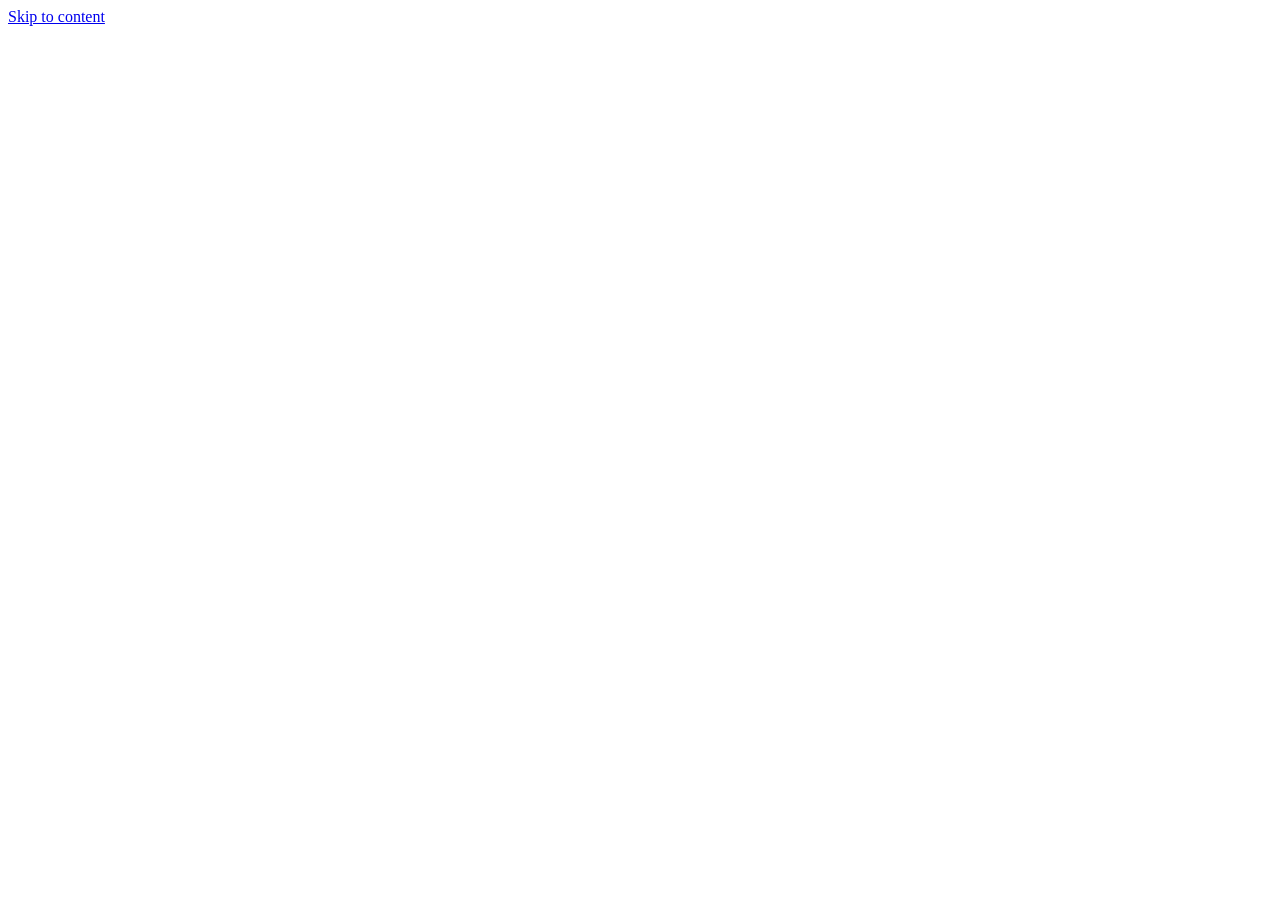
==== prototype/index.html @ f402460b "docs: create Quantara POS source-of-truth repo Master plan, requirements (111, from xlsx v1), decisi" ====
<!doctype html>
<html lang="en" dir="ltr">
<head>
  <meta charset="utf-8">
  <meta name="viewport" content="width=device-width, initial-scale=1">
  <title>Quantara · Control panel</title>
  <link rel="preconnect" href="https://fonts.googleapis.com">
  <link rel="preconnect" href="https://fonts.gstatic.com" crossorigin>
  <link rel="stylesheet" href="https://fonts.googleapis.com/css2?family=IBM+Plex+Sans:wght@400;500;600;700&family=IBM+Plex+Sans+Arabic:wght@400;500;600;700&family=IBM+Plex+Mono:wght@400;500&display=swap">
  <link rel="stylesheet" href="css/panel.css">
  <!-- Apply the saved language before first paint so the page never flips direction on load -->
  <script>try{var l=localStorage.getItem("quantara.lang");if(l==="ar"){document.documentElement.lang="ar";document.documentElement.dir="rtl";}}catch(e){}</script>
</head>
<body>
  <a class="skip-link" href="#main">Skip to content</a>
  <div id="app"></div>
  <div id="toast" class="toast-region" role="status" aria-live="polite"></div>

  <!-- Plain scripts, in dependency order. No modules, no build: opens from the file system. -->
  <script src="js/data.js"></script>
  <script src="js/i18n.js"></script>
  <script src="js/store.js"></script>
  <script src="js/ui.js"></script>
  <script src="js/shell.js"></script>
  <script src="js/pages.js"></script>
  <script src="js/pages-hq.js"></script>
  <script src="js/app.js"></script>
</body>
</html>
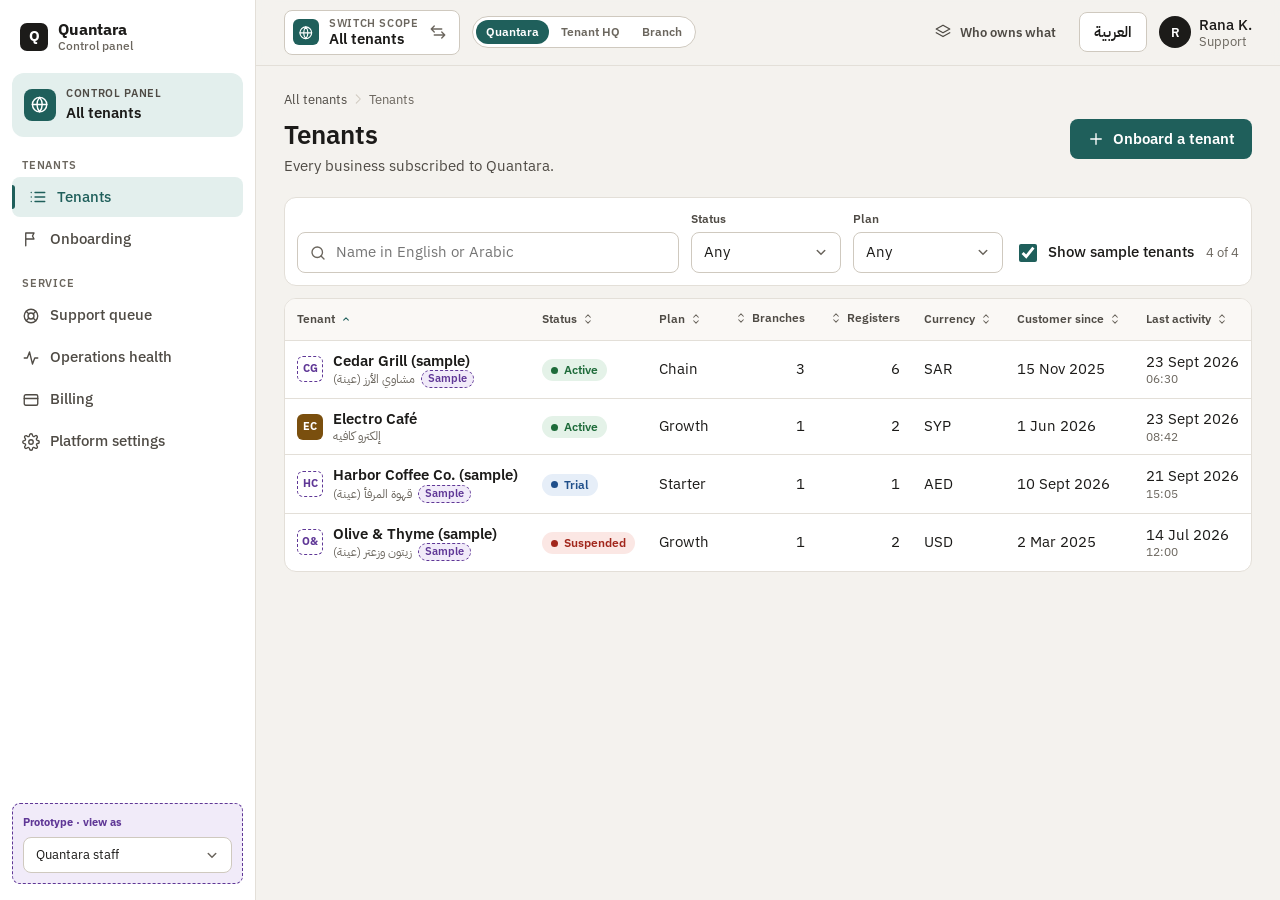
==== commit ce024828: "Prototype complete, Sprint 2 plan, module readiness, PO agent v2" ====
--- a/prototype/index.html
+++ b/prototype/index.html
@@ -8,6 +8,7 @@
   <link rel="preconnect" href="https://fonts.gstatic.com" crossorigin>
   <link rel="stylesheet" href="https://fonts.googleapis.com/css2?family=IBM+Plex+Sans:wght@400;500;600;700&family=IBM+Plex+Sans+Arabic:wght@400;500;600;700&family=IBM+Plex+Mono:wght@400;500&display=swap">
   <link rel="stylesheet" href="css/panel.css">
+  <link rel="stylesheet" href="css/ops.css">
   <!-- Apply the saved language before first paint so the page never flips direction on load -->
   <script>try{var l=localStorage.getItem("quantara.lang");if(l==="ar"){document.documentElement.lang="ar";document.documentElement.dir="rtl";}}catch(e){}</script>
 </head>
@@ -18,12 +19,19 @@
 
   <!-- Plain scripts, in dependency order. No modules, no build: opens from the file system. -->
   <script src="js/data.js"></script>
+  <script src="js/data-ops.js"></script>
+  <script src="js/data-billing.js"></script>
   <script src="js/i18n.js"></script>
+  <script src="js/i18n-ops.js"></script>
+  <script src="js/i18n-quantara.js"></script>
   <script src="js/store.js"></script>
   <script src="js/ui.js"></script>
   <script src="js/shell.js"></script>
   <script src="js/pages.js"></script>
   <script src="js/pages-hq.js"></script>
+  <script src="js/pages-ops.js"></script>
+  <script src="js/pages-ops2.js"></script>
+  <script src="js/pages-quantara.js"></script>
   <script src="js/app.js"></script>
 </body>
 </html>
--- a/prototype/css/panel.css
+++ b/prototype/css/panel.css
@@ -0,0 +1,526 @@
+/* Quantara control panel — one stylesheet.
+ * Direction-safe by construction: only logical properties (inline-start/end,
+ * block-start/end). Nothing says left or right, so dir="rtl" mirrors everything.
+ */
+
+/* ---------- Tokens ---------- */
+:root {
+  --bg: #f4f2ee;
+  --surface: #ffffff;
+  --surface-2: #faf8f5;
+  --line: #e3dfd8;
+  --line-strong: #cfc9bf;
+  --ink: #1c1b19;
+  --ink-2: #4f4b45;
+  --ink-3: #6b665e;
+
+  --accent: #1f5f5b;          /* all-tenants scope + primary actions */
+  --accent-hover: #174a47;
+  --accent-soft: #e3efed;
+
+  --quantara: #1f5f5b;        /* Quantara's layer — fixed, so owner tags keep it on every layer */
+  --quantara-soft: #e3efed;
+  --quantara-line: #a9cdc8;
+
+  --hq: #2c4a82;              /* tenant HQ layer (the café's head office) */
+  --hq-hover: #213a68;
+  --hq-soft: #e9eef8;
+  --hq-line: #b8c6e2;
+
+  --branch: #7d2e5a;          /* branch layer */
+  --branch-hover: #622145;
+  --branch-soft: #f7eaf1;
+  --branch-line: #dcb2c8;
+
+  --tenant: #7a4f0e;          /* one-tenant scope — never used for anything else */
+  --tenant-soft: #fbf1de;
+  --tenant-line: #e6c283;
+
+  --pos: #1e6b3a;  --pos-bg: #e4f2e8;
+  --info: #1f4f8a; --info-bg: #e6eef8;
+  --warn: #7a4f0e; --warn-bg: #fbf1de;
+  --crit: #a1261b; --crit-bg: #fbe7e4;
+  --neu: #4f4b45;  --neu-bg: #eeebe6;
+  --sample: #5f3796; --sample-bg: #f1ebf9;
+
+  --radius: 8px;
+  --radius-lg: 12px;
+  --shadow: 0 1px 2px rgba(28, 27, 25, .06), 0 2px 8px rgba(28, 27, 25, .04);
+  --shadow-lg: 0 12px 40px rgba(28, 27, 25, .18);
+
+  --font: "IBM Plex Sans", "IBM Plex Sans Arabic", system-ui, -apple-system, "Segoe UI", sans-serif;
+  --font-ar: "IBM Plex Sans Arabic", "IBM Plex Sans", system-ui, "Segoe UI", Tahoma, sans-serif;
+  --mono: "IBM Plex Mono", ui-monospace, SFMono-Regular, Menlo, monospace;
+
+  --sidebar-w: 256px;
+}
+
+/* ---------- Base ---------- */
+*, *::before, *::after { box-sizing: border-box; }
+html { font-size: 15px; -webkit-text-size-adjust: 100%; }
+body { margin: 0; background: var(--bg); color: var(--ink); font-family: var(--font); line-height: 1.5; }
+:lang(ar) { font-family: var(--font-ar); }
+html[lang="ar"] body { line-height: 1.65; }
+[lang="en"] { font-family: var(--font); }
+h1, h2, h3, p { margin: 0; }
+a { color: var(--accent); }
+a:hover { color: var(--accent-hover); }
+code { font-family: var(--mono); font-size: .9em; background: var(--neu-bg); padding: 1px 6px; border-radius: 4px; }
+button, input, select { font: inherit; color: inherit; }
+:focus-visible { outline: 2px solid var(--accent); outline-offset: 2px; }
+[hidden] { display: none !important; }
+.sr-only { position: absolute; width: 1px; height: 1px; padding: 0; margin: -1px; overflow: hidden; clip: rect(0 0 0 0); white-space: nowrap; border: 0; }
+.muted { color: var(--ink-3); }
+.stack { display: flex; flex-direction: column; gap: 16px; margin-block-end: 16px; }
+.grid-2 { display: grid; grid-template-columns: repeat(2, minmax(0, 1fr)); gap: 16px; }
+.skip-link { position: absolute; inset-inline-start: 8px; inset-block-start: -40px; background: var(--ink); color: #fff; padding: 8px 12px; border-radius: var(--radius); z-index: 100; }
+.skip-link:focus { inset-block-start: 8px; }
+
+/* ---------- Icons ---------- */
+.icon { display: inline-flex; width: 18px; height: 18px; flex: none; }
+.icon svg { width: 100%; height: 100%; }
+[dir="rtl"] .icon--dir { transform: scaleX(-1); }
+
+/* ---------- Shell ---------- */
+.shell { display: grid; grid-template-columns: var(--sidebar-w) minmax(0, 1fr); min-height: 100vh; }
+.shell__main { display: flex; flex-direction: column; min-width: 0; }
+
+.sidebar {
+  position: sticky; inset-block-start: 0; height: 100vh; overflow-y: auto;
+  background: var(--surface); border-inline-end: 1px solid var(--line);
+  display: flex; flex-direction: column; gap: 8px; padding: 16px 12px;
+}
+.brand { display: flex; align-items: center; gap: 10px; padding: 4px 8px 12px; }
+.brand__mark { width: 28px; height: 28px; border-radius: 7px; background: var(--ink); color: #fff; display: grid; place-items: center; font-weight: 700; font-family: var(--font); }
+.brand__name { font-weight: 700; font-size: 1.07rem; letter-spacing: -.01em; }
+
+.side-scope { border-radius: var(--radius-lg); padding: 12px; display: flex; flex-direction: column; gap: 10px; }
+.side-scope--all { background: var(--accent-soft); }
+.side-scope--tenant { background: var(--tenant-soft); border: 1px solid var(--tenant-line); }
+.side-scope__id { display: flex; align-items: center; gap: 10px; min-width: 0; }
+.side-scope__text { display: flex; flex-direction: column; min-width: 0; }
+.side-scope__kicker { font-size: .75rem; font-weight: 600; text-transform: uppercase; letter-spacing: .06em; color: var(--ink-2); }
+:lang(ar) .side-scope__kicker, :lang(ar) .scope-bar__kicker, :lang(ar) .scope-switch__kicker, :lang(ar) .side-nav__label, :lang(ar) .flow__kicker { text-transform: none; letter-spacing: 0; }
+.side-scope--tenant .side-scope__kicker { color: var(--tenant); }
+.side-scope__name { font-weight: 600; overflow: hidden; text-overflow: ellipsis; white-space: nowrap; }
+.side-scope__back { display: inline-flex; align-items: center; gap: 6px; font-size: .87rem; font-weight: 500; color: var(--tenant); text-decoration: none; min-height: 32px; }
+.side-scope__back:hover { color: var(--ink); text-decoration: underline; }
+
+.side-nav { display: flex; flex-direction: column; gap: 12px; margin-block-start: 8px; }
+.side-nav ul { list-style: none; margin: 0; padding: 0; display: flex; flex-direction: column; gap: 2px; }
+.side-nav__label { font-size: .73rem; font-weight: 600; text-transform: uppercase; letter-spacing: .07em; color: var(--ink-3); padding: 4px 10px; }
+.side-nav__item {
+  display: flex; align-items: center; gap: 10px; min-height: 40px; padding: 8px 10px;
+  border-radius: var(--radius); color: var(--ink-2); text-decoration: none; font-weight: 500;
+}
+.side-nav__item:hover { background: var(--surface-2); color: var(--ink); }
+.side-nav__item.is-current { background: var(--accent-soft); color: var(--accent); }
+.shell[data-scope="tenant"] .side-nav__item.is-current { background: var(--tenant-soft); color: var(--tenant); }
+.side-nav__item.is-current::before { content: ""; width: 3px; align-self: stretch; margin-inline-start: -10px; margin-inline-end: 4px; border-radius: 0 3px 3px 0; background: currentColor; }
+[dir="rtl"] .side-nav__item.is-current::before { border-radius: 3px 0 0 3px; }
+
+/* Avatars */
+.avatar { width: 32px; height: 32px; border-radius: 8px; flex: none; display: grid; place-items: center; font-weight: 700; font-size: .8rem; font-family: var(--font); background: var(--tenant); color: #fff; }
+.avatar--sm { width: 26px; height: 26px; font-size: .7rem; border-radius: 6px; }
+.avatar--lg { width: 56px; height: 56px; font-size: 1.2rem; border-radius: 12px; }
+.avatar--all { background: var(--accent); }
+.avatar--all .icon { width: 60%; height: 60%; }
+.avatar--sample { background: var(--surface); color: var(--sample); border: 1.5px dashed var(--sample); }
+
+/* Top bar */
+.topbar {
+  position: sticky; inset-block-start: 0; z-index: 10; display: flex; align-items: center; gap: 12px;
+  padding: 10px 28px; background: rgba(244, 242, 238, .92); backdrop-filter: blur(8px); border-block-end: 1px solid var(--line);
+}
+.topbar__spacer { flex: 1; }
+.topbar { flex-wrap: wrap; }
+.scope-switch {
+  display: inline-flex; align-items: center; gap: 10px; min-height: 44px; padding: 6px 12px 6px 8px; padding-inline: 8px 12px;
+  background: var(--surface); border: 1px solid var(--line-strong); border-radius: var(--radius); cursor: pointer; text-align: start;
+}
+.scope-switch:hover { border-color: var(--ink-3); }
+.scope-switch__text { display: flex; flex-direction: column; line-height: 1.2; }
+.scope-switch__kicker { font-size: .7rem; color: var(--ink-3); font-weight: 600; text-transform: uppercase; letter-spacing: .06em; }
+.scope-switch__name { font-weight: 600; }
+.scope-switch__icon { color: var(--ink-3); }
+.shell[data-scope="tenant"] .scope-switch { border-color: var(--tenant-line); background: var(--tenant-soft); }
+.shell[data-scope="tenant"] .scope-switch__kicker { color: var(--tenant); }
+.lang-toggle { min-height: 40px; padding: 0 14px; border-radius: var(--radius); border: 1px solid var(--line-strong); background: var(--surface); cursor: pointer; font-weight: 600; }
+.lang-toggle:lang(ar) { font-family: var(--font-ar); }
+.lang-toggle:hover { border-color: var(--ink-3); }
+.me { display: inline-flex; align-items: center; gap: 8px; }
+.me__avatar { width: 32px; height: 32px; border-radius: 50%; background: var(--ink); color: #fff; display: grid; place-items: center; font-weight: 600; font-size: .85rem; }
+.me__text { display: flex; flex-direction: column; line-height: 1.2; font-weight: 500; }
+.me__text small { color: var(--ink-3); font-weight: 400; }
+
+/* Scope bar — the unmistakable "you are inside one tenant" band */
+.scope-bar {
+  display: flex; align-items: center; flex-wrap: wrap; gap: 10px; padding: 10px 28px;
+  background: var(--tenant-soft); border-block-end: 1px solid var(--tenant-line);
+}
+.scope-bar__kicker { font-size: .72rem; font-weight: 700; text-transform: uppercase; letter-spacing: .08em; color: var(--tenant); }
+.scope-bar__name { font-weight: 600; }
+.scope-bar__other { color: var(--ink-2); }
+.scope-bar__spacer { flex: 1; }
+.scope-bar__exit { display: inline-flex; align-items: center; gap: 6px; min-height: 36px; padding: 0 12px; border-radius: var(--radius); color: var(--tenant); font-weight: 600; text-decoration: none; border: 1px solid var(--tenant-line); background: var(--surface); }
+.scope-bar__exit:hover { color: var(--ink); border-color: var(--tenant); }
+
+/* Page area */
+.page { padding: 24px 28px 96px; max-width: 1320px; width: 100%; outline: none; }
+
+/* ---------- Page header ---------- */
+.page-header { margin-block-end: 20px; }
+.crumbs ol { list-style: none; margin: 0 0 10px; padding: 0; display: flex; flex-wrap: wrap; align-items: center; gap: 4px; font-size: .87rem; color: var(--ink-3); }
+.crumbs li { display: inline-flex; align-items: center; gap: 4px; }
+.crumbs a { color: var(--ink-2); text-decoration: none; }
+.crumbs a:hover { text-decoration: underline; color: var(--ink); }
+.crumbs__sep { width: 14px; height: 14px; color: var(--line-strong); }
+.page-header__row { display: flex; align-items: flex-start; gap: 16px; flex-wrap: wrap; }
+.page-header__text { flex: 1; min-width: 240px; }
+.page-header__title-row { display: flex; align-items: center; gap: 10px; flex-wrap: wrap; }
+.page-header__title { font-size: 1.75rem; line-height: 1.2; font-weight: 600; letter-spacing: -.015em; }
+.page-header__subtitle { color: var(--ink-2); margin-block-start: 4px; }
+.page-header__actions { display: flex; gap: 8px; flex-wrap: wrap; }
+
+/* ---------- Buttons ---------- */
+.btn {
+  display: inline-flex; align-items: center; justify-content: center; gap: 8px; min-height: 40px; padding: 0 16px;
+  border-radius: var(--radius); border: 1px solid transparent; font-weight: 600; cursor: pointer; text-decoration: none; white-space: nowrap;
+}
+.btn--sm { min-height: 32px; padding: 0 10px; font-size: .87rem; }
+.btn--icon { padding: 0; width: 40px; }
+.btn--primary { background: var(--accent); color: #fff; }
+.btn--primary:hover { background: var(--accent-hover); color: #fff; }
+.btn--secondary { background: var(--surface); border-color: var(--line-strong); color: var(--ink); }
+.btn--secondary:hover { border-color: var(--ink-3); color: var(--ink); }
+.btn--ghost { background: transparent; color: var(--ink-2); }
+.btn--ghost:hover { background: var(--neu-bg); color: var(--ink); }
+.btn--danger { background: var(--crit); color: #fff; }
+.btn--danger:hover { background: #82190f; color: #fff; }
+.btn--danger-quiet { background: var(--surface); color: var(--crit); border-color: #e7b9b3; }
+.btn--danger-quiet:hover { background: var(--crit-bg); color: var(--crit); }
+.btn:disabled { opacity: .5; cursor: not-allowed; }
+
+/* ---------- Badges ---------- */
+.badge { display: inline-flex; align-items: center; gap: 6px; padding: 2px 9px; border-radius: 999px; font-size: .8rem; font-weight: 600; white-space: nowrap; line-height: 1.5; }
+.badge--dot::before { content: ""; width: 7px; height: 7px; border-radius: 50%; background: currentColor; }
+.badge--positive { color: var(--pos); background: var(--pos-bg); }
+.badge--info { color: var(--info); background: var(--info-bg); }
+.badge--warning { color: var(--warn); background: var(--warn-bg); }
+.badge--critical { color: var(--crit); background: var(--crit-bg); }
+.badge--neutral { color: var(--neu); background: var(--neu-bg); }
+.badge--sample { color: var(--sample); background: var(--sample-bg); border: 1px dashed var(--sample); padding-block: 1px; }
+
+/* ---------- Banner ---------- */
+.banner { display: flex; align-items: flex-start; gap: 12px; padding: 12px 16px; border-radius: var(--radius); border: 1px solid; }
+.banner__icon { margin-block-start: 2px; }
+.banner__text { flex: 1; display: flex; flex-direction: column; gap: 2px; }
+.banner__actions { display: flex; gap: 8px; }
+.banner--info { color: var(--info); background: var(--info-bg); border-color: #c5d6ee; }
+.banner--warning { color: var(--warn); background: var(--warn-bg); border-color: var(--tenant-line); }
+.banner--critical { color: var(--crit); background: var(--crit-bg); border-color: #efc0b9; }
+.banner--positive { color: var(--pos); background: var(--pos-bg); border-color: #bddcc6; }
+.banner span { color: var(--ink); }
+
+/* ---------- Forms ---------- */
+.input, .select {
+  width: 100%; min-height: 40px; padding: 8px 12px; background: var(--surface); border: 1px solid var(--line-strong);
+  border-radius: var(--radius);
+}
+.input:hover, .select:hover { border-color: var(--ink-3); }
+.input:focus, .select:focus { outline: 2px solid var(--accent); outline-offset: 0; border-color: var(--accent); }
+.input[aria-invalid="true"] { border-color: var(--crit); background: #fffafa; }
+.select { appearance: none; padding-inline-end: 36px; cursor: pointer;
+  background-image: url("data:image/svg+xml,%3Csvg xmlns='http://www.w3.org/2000/svg' viewBox='0 0 24 24' fill='none' stroke='%236b665e' stroke-width='2' stroke-linecap='round'%3E%3Cpath d='M7 10l5 5 5-5'/%3E%3C/svg%3E");
+  background-repeat: no-repeat; background-size: 18px; background-position: right 10px center; }
+[dir="rtl"] .select { background-position: left 10px center; }
+input[dir="rtl"] { font-family: var(--font-ar); }
+.form-row { display: flex; flex-direction: column; gap: 6px; }
+.form-row__label { font-weight: 600; font-size: .93rem; }
+.form-row__req { font-weight: 400; color: var(--ink-3); font-size: .85rem; }
+.form-row__help { font-size: .87rem; color: var(--ink-3); }
+.form-row__error { font-size: .87rem; color: var(--crit); font-weight: 500; }
+.check { display: inline-flex; align-items: center; gap: 8px; min-height: 40px; cursor: pointer; font-weight: 500; }
+.check input { width: 18px; height: 18px; accent-color: var(--accent); }
+
+.toggle { position: relative; display: inline-flex; width: 44px; height: 26px; flex: none; }
+.toggle__input { position: absolute; inset: 0; opacity: 0; margin: 0; cursor: pointer; z-index: 1; }
+.toggle__track { width: 100%; height: 100%; border-radius: 999px; background: var(--line-strong); transition: background .15s; position: relative; }
+.toggle__track::after { content: ""; position: absolute; inset-block-start: 3px; inset-inline-start: 3px; width: 20px; height: 20px; border-radius: 50%; background: #fff; box-shadow: 0 1px 2px rgba(0,0,0,.2); transition: inset-inline-start .15s; }
+.toggle__input:checked + .toggle__track { background: var(--accent); }
+.toggle__input:checked + .toggle__track::after { inset-inline-start: 21px; }
+.toggle__input:focus-visible + .toggle__track { outline: 2px solid var(--accent); outline-offset: 2px; }
+
+/* ---------- Filter bar ---------- */
+.filter-bar {
+  display: flex; flex-wrap: wrap; align-items: flex-end; gap: 12px; padding: 12px; margin-block-end: 12px;
+  background: var(--surface); border: 1px solid var(--line); border-radius: var(--radius-lg);
+}
+.filter { display: flex; flex-direction: column; gap: 4px; min-width: 150px; }
+.filter__label { font-size: .8rem; font-weight: 600; color: var(--ink-2); }
+.filter--search { position: relative; flex: 1 1 260px; }
+.filter--search .input { padding-inline-start: 38px; }
+.filter__icon { position: absolute; inset-inline-start: 12px; inset-block-end: 11px; color: var(--ink-3); }
+.filter-bar__end { display: flex; align-items: center; gap: 8px; margin-inline-start: auto; min-height: 40px; }
+.list__count { color: var(--ink-3); font-size: .87rem; white-space: nowrap; font-variant-numeric: tabular-nums; }
+
+/* ---------- Table ---------- */
+.table-wrap { background: var(--surface); border: 1px solid var(--line); border-radius: var(--radius-lg); overflow-x: auto; }
+.table { width: 100%; border-collapse: collapse; font-variant-numeric: tabular-nums; }
+.table th, .table td { padding: 10px 12px; text-align: start; border-block-end: 1px solid var(--line); vertical-align: middle; white-space: nowrap; }
+.table tbody tr:last-child > * { border-block-end: 0; }
+.table thead th { background: var(--surface-2); font-size: .8rem; font-weight: 600; color: var(--ink-2); position: sticky; inset-block-start: 0; }
+.table tbody th { font-weight: 500; }
+.table .num { text-align: end; }
+.th-sort { display: inline-flex; align-items: center; gap: 4px; padding: 4px 6px; margin: -4px -6px; border: 0; background: none; cursor: pointer; font-weight: 600; color: inherit; border-radius: 6px; }
+.th-sort:hover { background: var(--neu-bg); color: var(--ink); }
+.th-sort__icon { width: 14px; height: 14px; color: var(--ink-3); }
+[aria-sort="ascending"] .th-sort__icon, [aria-sort="descending"] .th-sort__icon { color: var(--accent); }
+.num .th-sort { flex-direction: row-reverse; }
+.row-link { cursor: pointer; }
+.row-link:hover > * { background: var(--surface-2); }
+.row-link__a { color: inherit; text-decoration: none; display: block; }
+.row-link__a:hover .cell-name__primary { text-decoration: underline; color: var(--accent); }
+.cell-name { display: inline-flex; align-items: center; gap: 10px; }
+.cell-name__text { display: flex; flex-direction: column; line-height: 1.3; }
+.cell-name__primary { font-weight: 600; }
+.cell-name__other { display: inline-flex; align-items: center; gap: 6px; font-size: .82rem; color: var(--ink-3); font-weight: 400; }
+.cell-name__other .badge { font-size: .7rem; padding: 0 6px; }
+.cell-stamp { display: flex; flex-direction: column; line-height: 1.3; }
+.cell-stamp small { color: var(--ink-3); font-size: .8rem; }
+
+/* ---------- Empty state ---------- */
+.empty { display: flex; flex-direction: column; align-items: center; text-align: center; gap: 8px; padding: 56px 24px; background: var(--surface); border: 1px dashed var(--line-strong); border-radius: var(--radius-lg); }
+.empty__icon { width: 48px; height: 48px; border-radius: 50%; background: var(--neu-bg); color: var(--ink-2); display: grid; place-items: center; margin-block-end: 4px; }
+.empty__title { font-size: 1.07rem; font-weight: 600; }
+.empty__body { color: var(--ink-2); max-width: 44ch; margin-block-end: 8px; }
+
+/* ---------- Sections, description lists ---------- */
+.section { background: var(--surface); border: 1px solid var(--line); border-radius: var(--radius-lg); }
+.section__head { display: flex; align-items: center; justify-content: space-between; gap: 12px; padding: 14px 18px; border-block-end: 1px solid var(--line); }
+.section__title { font-size: 1rem; font-weight: 600; }
+.section__body { padding: 16px 18px; display: flex; flex-direction: column; gap: 6px; }
+.section--flush .section__body { padding: 0; }
+.dl { margin: 0; display: flex; flex-direction: column; }
+.dl__row { display: grid; grid-template-columns: minmax(120px, 38%) minmax(0, 1fr); gap: 12px; padding: 8px 0; border-block-end: 1px solid var(--line); }
+.dl__row:last-child { border-block-end: 0; }
+.dl dt { color: var(--ink-3); }
+.dl dd { margin: 0; font-weight: 500; overflow-wrap: anywhere; }
+.stat { font-size: 1.25rem; font-weight: 600; }
+
+/* ---------- Tabs ---------- */
+.tabs__list { display: flex; gap: 4px; border-block-end: 1px solid var(--line); margin-block-end: 16px; overflow-x: auto; }
+.tabs__tab { display: inline-flex; align-items: center; gap: 6px; min-height: 44px; padding: 0 14px; border: 0; background: none; cursor: pointer; font-weight: 600; color: var(--ink-3); border-block-end: 2px solid transparent; margin-block-end: -1px; }
+.tabs__tab:hover { color: var(--ink); }
+.tabs__tab[aria-selected="true"] { color: var(--ink); border-block-end-color: var(--ink); }
+.tabs__count { font-size: .75rem; background: var(--neu-bg); color: var(--ink-2); border-radius: 999px; padding: 0 7px; }
+.tabs__panel:focus-visible { outline-offset: 4px; }
+
+/* ---------- Record ---------- */
+.record { display: grid; grid-template-columns: minmax(0, 1fr) 320px; gap: 24px; align-items: start; }
+.record__side { position: sticky; inset-block-start: 80px; display: flex; flex-direction: column; gap: 16px; }
+.timeline { list-style: none; margin: 0; padding: 0; background: var(--surface); border: 1px solid var(--line); border-radius: var(--radius-lg); }
+.timeline__item { display: grid; grid-template-columns: 190px minmax(0, 1fr); gap: 16px; padding: 12px 18px; border-block-end: 1px solid var(--line); }
+.timeline__item:last-child { border-block-end: 0; }
+.timeline time { color: var(--ink-3); font-variant-numeric: tabular-nums; font-size: .9rem; }
+
+/* ---------- Settings ---------- */
+.setting { display: grid; grid-template-columns: minmax(0, 1.4fr) minmax(0, .8fr) minmax(220px, 1fr); gap: 20px; align-items: center; padding: 16px 18px; border-block-end: 1px solid var(--line); }
+.setting:last-child { border-block-end: 0; }
+.setting__label label { font-weight: 600; }
+.setting__help { color: var(--ink-3); font-size: .87rem; margin-block-start: 2px; }
+.setting__value { color: var(--ink-2); font-size: .93rem; overflow-wrap: anywhere; }
+.setting__control { display: flex; justify-content: flex-end; }
+.setting--changed { background: var(--accent-soft); }
+.setting--changed .setting__value { text-decoration: line-through; text-decoration-color: var(--ink-3); }
+.savebar {
+  position: sticky; inset-block-end: 16px; display: flex; align-items: center; gap: 8px; margin-block-start: 16px;
+  padding: 10px 12px 10px 16px; padding-inline: 16px 12px; background: var(--ink); color: #fff; border-radius: var(--radius-lg); box-shadow: var(--shadow-lg);
+}
+.savebar__text { flex: 1; display: inline-flex; align-items: center; gap: 8px; font-weight: 500; }
+.savebar .btn--ghost { color: #e8e4dc; }
+.savebar .btn--ghost:hover { background: rgba(255,255,255,.1); color: #fff; }
+.savebar .btn--primary { background: #fff; color: var(--ink); }
+.savebar .btn--primary:hover { background: #e9f3f1; color: var(--ink); }
+
+/* ---------- Flow ---------- */
+.stepper { list-style: none; margin: 0 0 20px; padding: 0; display: flex; gap: 8px; flex-wrap: wrap; counter-reset: s; }
+.stepper__step { display: flex; align-items: center; gap: 8px; padding-inline-end: 8px; color: var(--ink-3); }
+.stepper__step:not(:last-child)::after { content: ""; width: 32px; height: 1px; background: var(--line-strong); margin-inline-start: 4px; }
+.stepper__dot { width: 28px; height: 28px; border-radius: 50%; display: grid; place-items: center; font-weight: 600; font-size: .85rem; border: 1.5px solid var(--line-strong); background: var(--surface); }
+.stepper__dot .icon { width: 16px; height: 16px; }
+.stepper__step--current { color: var(--ink); }
+.stepper__step--current .stepper__dot { background: var(--accent); border-color: var(--accent); color: #fff; }
+.stepper__step--done .stepper__dot { background: var(--accent-soft); border-color: var(--accent); color: var(--accent); }
+.stepper__label { font-weight: 600; }
+.stepper__label--link { border: 0; background: none; padding: 4px; margin: -4px; cursor: pointer; color: var(--accent); text-decoration: underline; text-underline-offset: 3px; }
+.flow { display: grid; grid-template-columns: minmax(0, 1fr) 320px; gap: 24px; align-items: start; }
+.flow__card { background: var(--surface); border: 1px solid var(--line); border-radius: var(--radius-lg); padding: 24px; display: flex; flex-direction: column; gap: 18px; }
+.flow__kicker { font-size: .75rem; font-weight: 600; text-transform: uppercase; letter-spacing: .07em; color: var(--ink-3); }
+.flow__title { font-size: 1.3rem; font-weight: 600; margin-block-start: -12px; outline: none; }
+.flow__fields { display: flex; flex-direction: column; gap: 16px; max-width: 560px; }
+.flow__nav { display: flex; align-items: center; gap: 8px; padding-block-start: 16px; border-block-start: 1px solid var(--line); }
+.flow__spacer { flex: 1; }
+.flow__summary { position: sticky; inset-block-start: 80px; background: var(--surface-2); border: 1px solid var(--line); border-radius: var(--radius-lg); padding: 16px 18px; }
+.flow__summary-title { font-size: .93rem; font-weight: 600; margin-block-end: 8px; }
+.flow__summary .dl__row { grid-template-columns: minmax(0, 1fr) minmax(0, 1fr); font-size: .9rem; }
+
+/* ---------- Dialog ---------- */
+.dialog { border: 0; padding: 0; border-radius: var(--radius-lg); box-shadow: var(--shadow-lg); width: min(520px, calc(100vw - 32px)); color: var(--ink); background: var(--surface); }
+.dialog::backdrop { background: rgba(28, 27, 25, .45); }
+.dialog__head { display: flex; align-items: center; justify-content: space-between; gap: 12px; padding: 16px 16px 8px 20px; padding-inline: 20px 12px; }
+.dialog__title { font-size: 1.15rem; font-weight: 600; }
+.dialog__body { padding: 4px 20px 16px; display: flex; flex-direction: column; gap: 14px; max-height: 60vh; overflow-y: auto; }
+.dialog__body > p { color: var(--ink-2); }
+.dialog__foot { display: flex; justify-content: flex-end; gap: 8px; padding: 12px 20px; border-block-start: 1px solid var(--line); background: var(--surface-2); border-radius: 0 0 var(--radius-lg) var(--radius-lg); }
+.picker { list-style: none; margin: 0; padding: 0; display: flex; flex-direction: column; gap: 2px; }
+.picker__item { display: flex; align-items: center; gap: 10px; padding: 8px 10px; min-height: 48px; border-radius: var(--radius); color: var(--ink); text-decoration: none; }
+.picker__item:hover { background: var(--surface-2); color: var(--ink); }
+.picker__name { flex: 1; display: flex; flex-direction: column; line-height: 1.3; font-weight: 600; }
+.picker__name small { font-weight: 400; color: var(--ink-3); }
+
+/* ---------- Toast ---------- */
+.toast-region { position: fixed; inset-block-end: 20px; inset-inline-start: 50%; transform: translateX(-50%); z-index: 50; }
+[dir="rtl"] .toast-region { transform: translateX(50%); }
+.toast { display: inline-flex; align-items: center; gap: 8px; padding: 10px 16px; background: var(--ink); color: #fff; border-radius: var(--radius); box-shadow: var(--shadow-lg); font-weight: 500; }
+
+/* =====================================================================
+ * Day 5 — layers and boundary states
+ * ===================================================================== */
+
+/* The layer re-colours actions everywhere, dialogs included (set on <html>). */
+html[data-layer="hq"] { --accent: var(--hq); --accent-hover: var(--hq-hover); --accent-soft: var(--hq-soft); }
+html[data-layer="branch"] { --accent: var(--branch); --accent-hover: var(--branch-hover); --accent-soft: var(--branch-soft); }
+
+.brand__text { display: flex; flex-direction: column; line-height: 1.2; }
+.brand__product { font-size: .78rem; color: var(--ink-3); font-weight: 500; }
+
+.side-scope--hq { background: var(--hq-soft); border: 1px solid var(--hq-line); }
+.side-scope--hq .side-scope__kicker { color: var(--hq); }
+.side-scope--branch { background: var(--branch-soft); border: 1px solid var(--branch-line); }
+.side-scope--branch .side-scope__kicker { color: var(--branch); }
+.side-scope__sub { font-size: .82rem; color: var(--ink-3); }
+.avatar--hq { background: var(--hq); }
+.avatar--branch { background: var(--branch); }
+.avatar--hq .icon, .avatar--branch .icon { width: 60%; height: 60%; }
+.shell[data-scope="hq"] .side-nav__item.is-current { background: var(--hq-soft); color: var(--hq); }
+.shell[data-scope="branch"] .side-nav__item.is-current { background: var(--branch-soft); color: var(--branch); }
+.side-nav__count { margin-inline-start: auto; min-width: 22px; padding: 0 7px; border-radius: 999px; background: var(--crit); color: #fff; font-size: .75rem; font-weight: 700; text-align: center; }
+
+.shell[data-scope="hq"] .scope-switch { border-color: var(--hq-line); background: var(--hq-soft); }
+.shell[data-scope="hq"] .scope-switch__kicker { color: var(--hq); }
+.shell[data-scope="branch"] .scope-switch { border-color: var(--branch-line); background: var(--branch-soft); }
+.shell[data-scope="branch"] .scope-switch__kicker { color: var(--branch); }
+.me--hq .me__avatar { background: var(--hq); }
+.me--branch .me__avatar { background: var(--branch); }
+
+/* Layer trail: Quantara › Tenant HQ › Branch, the current one filled */
+.layer-trail { list-style: none; margin: 0; padding: 3px; display: inline-flex; gap: 2px; border: 1px solid var(--line-strong); border-radius: 999px; background: var(--surface); }
+.layer-trail__step { padding: 3px 10px; border-radius: 999px; font-size: .8rem; font-weight: 600; color: var(--ink-3); white-space: nowrap; }
+.layer-trail__step--quantara.is-current { background: var(--quantara); color: #fff; }
+.layer-trail__step--hq.is-current { background: var(--hq); color: #fff; }
+.layer-trail__step--branch.is-current { background: var(--branch); color: #fff; }
+
+/* Prototype-only control: dashed like the sample badge so nobody mistakes it for product UI */
+.viewas { margin-block-start: auto; display: flex; flex-direction: column; gap: 6px; padding: 10px; border: 1.5px dashed var(--sample); border-radius: var(--radius); background: var(--sample-bg); }
+.viewas__label { font-size: .75rem; font-weight: 700; color: var(--sample); white-space: nowrap; }
+.select--sm { min-height: 36px; padding-block: 4px; font-size: .87rem; }
+
+.scope-bar--hq { background: var(--hq-soft); border-block-end-color: var(--hq-line); }
+.scope-bar--hq .scope-bar__kicker { color: var(--hq); }
+.scope-bar--branch { background: var(--branch-soft); border-block-end-color: var(--branch-line); }
+.scope-bar--branch .scope-bar__kicker { color: var(--branch); }
+.scope-bar--branch .scope-bar__exit { color: var(--hq); border-color: var(--hq-line); }
+.scope-bar__note { color: var(--ink-2); font-size: .87rem; }
+
+/* Owner tag — the one mark of who owns a value */
+.owner-tag { display: inline-flex; align-items: center; gap: 5px; padding: 1px 8px 1px 6px; padding-inline: 6px 8px; border-radius: 6px; border: 1px solid; font-size: .76rem; font-weight: 600; white-space: nowrap; line-height: 1.6; vertical-align: middle; }
+.owner-tag .icon { width: 13px; height: 13px; }
+.owner-tag--quantara { color: var(--quantara); background: var(--quantara-soft); border-color: var(--quantara-line); }
+.owner-tag--hq { color: var(--hq); background: var(--hq-soft); border-color: var(--hq-line); }
+.owner-tag--branch { color: var(--branch); background: var(--branch-soft); border-color: var(--branch-line); }
+.owner-tag--warn { color: var(--warn); background: var(--warn-bg); border-color: var(--tenant-line); }
+.owner-tag--inside { color: var(--crit); background: var(--crit-bg); border-color: #efc0b9; }
+.owner-tag.is-locked { border-style: dashed; }
+.owned { display: inline-flex; align-items: center; flex-wrap: wrap; gap: 6px 8px; }
+.override { display: inline-flex; align-items: center; flex-wrap: wrap; gap: 6px; }
+.override__hq { color: var(--ink-3); }
+.override__value { color: var(--branch); }
+
+.sync-note { display: inline-flex; align-items: center; gap: 5px; font-size: .8rem; color: var(--ink-3); }
+.sync-note .icon { width: 14px; height: 14px; }
+.sync-note--changed { color: var(--info); }
+.sync-note--stale { color: var(--warn); }
+
+.meter { display: flex; flex-direction: column; gap: 6px; }
+.meter__row { display: flex; justify-content: space-between; gap: 8px; font-size: .9rem; }
+.meter__label { font-weight: 600; }
+.meter__value { color: var(--ink-2); font-variant-numeric: tabular-nums; }
+.meter__track { height: 8px; border-radius: 999px; background: var(--neu-bg); overflow: hidden; }
+.meter__fill { display: block; height: 100%; background: var(--quantara); border-radius: 999px; }
+.meter--near .meter__fill { background: #b7791f; }
+.meter--full .meter__fill { background: var(--crit); }
+.meter__full { display: inline-flex; align-items: center; gap: 5px; font-size: .8rem; font-weight: 600; color: var(--crit); }
+.meter__full .icon { width: 14px; height: 14px; }
+
+.inside-bar { display: flex; align-items: center; flex-wrap: wrap; gap: 12px; padding: 10px 28px; background: var(--crit-bg); border-block-end: 1px solid #efc0b9; color: var(--crit); }
+.inside-bar__text { flex: 1; display: flex; flex-wrap: wrap; gap: 4px 10px; }
+.inside-bar__text span { color: var(--ink); }
+.inside-bar__link { color: var(--crit); font-weight: 600; }
+
+/* Tiles, feeds, cards used by HQ and branch screens */
+.tiles { display: grid; grid-template-columns: repeat(auto-fit, minmax(180px, 1fr)); gap: 12px; }
+.tile { background: var(--surface); border: 1px solid var(--line); border-radius: var(--radius-lg); padding: 14px 16px; display: flex; flex-direction: column; gap: 4px; }
+.tile__label { font-size: .85rem; color: var(--ink-3); font-weight: 500; }
+.tile__value { font-size: 1.5rem; font-weight: 600; font-variant-numeric: tabular-nums; letter-spacing: -.01em; }
+.feed-grid { display: grid; grid-template-columns: repeat(auto-fit, minmax(300px, 1fr)); gap: 16px; }
+.feed { list-style: none; margin: 0; padding: 0; }
+.feed__item { display: grid; grid-template-columns: 56px minmax(0, 1fr) auto; gap: 10px; padding: 8px 0; border-block-end: 1px solid var(--line); align-items: baseline; }
+.feed__item:last-child { border-block-end: 0; }
+.feed__time { color: var(--ink-3); font-variant-numeric: tabular-nums; font-size: .87rem; }
+.feed__amount { font-variant-numeric: tabular-nums; font-weight: 600; }
+.feed__amount--neg { color: var(--crit); }
+.feed-head { display: flex; flex-wrap: wrap; align-items: center; gap: 6px 10px; }
+.feed-head code { font-size: .78rem; }
+.cell-sub { display: block; font-size: .8rem; color: var(--ink-3); }
+.row-actions { display: flex; gap: 6px; justify-content: flex-end; }
+.checks { display: flex; flex-wrap: wrap; gap: 4px 16px; }
+.request { display: flex; flex-direction: column; gap: 10px; }
+.request__actions { display: flex; flex-wrap: wrap; gap: 8px; }
+.request + .request { padding-block-start: 14px; border-block-start: 1px solid var(--line); }
+
+.setting--locked { background: var(--surface-2); }
+.setting__name { font-weight: 600; }
+.setting__owned { display: inline-flex; align-items: center; gap: 10px; }
+.section__body > .badge { align-self: flex-start; }
+.stack--tight { gap: 6px; margin: 0; }
+.section__intro { padding: 14px 18px 0; color: var(--ink-2); }
+.section--flush .table-wrap { border: 0; border-radius: 0 0 var(--radius-lg) var(--radius-lg); }
+.wrap { white-space: normal; display: inline-block; max-width: 40ch; }
+.list__count-only { justify-content: flex-end; margin-block-end: 8px; }
+
+.dialog--wide { width: min(880px, calc(100vw - 32px)); }
+.dialog--wide .dialog__body { max-height: 74vh; }
+.table--wrap th, .table--wrap td { white-space: normal; vertical-align: top; }
+.key__h { font-size: 1rem; font-weight: 600; margin-block-start: 4px; }
+.key__states { list-style: none; margin: 0; padding: 0; display: flex; flex-direction: column; gap: 10px; }
+.key__states li { display: grid; grid-template-columns: minmax(200px, auto) minmax(0, 1fr); gap: 12px; align-items: center; }
+
+/* ---------- Narrow screens ---------- */
+@media (max-width: 1100px) {
+  .record, .flow { grid-template-columns: minmax(0, 1fr); }
+  .record__side, .flow__summary { position: static; }
+  .setting { grid-template-columns: minmax(0, 1fr); gap: 8px; }
+  .setting__control { justify-content: flex-start; }
+}
+@media (max-width: 860px) {
+  .shell { grid-template-columns: minmax(0, 1fr); }
+  .sidebar { position: static; height: auto; border-inline-end: 0; border-block-end: 1px solid var(--line); }
+  .side-nav { flex-direction: row; flex-wrap: wrap; }
+  .topbar, .scope-bar, .inside-bar, .page { padding-inline: 16px; }
+  .topbar { flex-wrap: wrap; }
+  .key__states li { grid-template-columns: minmax(0, 1fr); gap: 4px; }
+  .me__text { display: none; }
+  .grid-2 { grid-template-columns: minmax(0, 1fr); }
+  .timeline__item { grid-template-columns: minmax(0, 1fr); gap: 2px; }
+}
--- a/prototype/css/ops.css
+++ b/prototype/css/ops.css
@@ -0,0 +1,76 @@
+/* Day 10 operations screens. Same tokens as panel.css; logical properties only. */
+.req-ref { display: inline-block; font-family: var(--mono); font-size: 11.5px; color: var(--ink-3, #6b665e); background: var(--neu-bg); border-radius: 4px; padding: 1px 6px; direction: ltr; unicode-bidi: isolate; }
+.decision-tag { display: inline-flex; align-items: center; gap: 4px; font-size: 12px; font-weight: 600; color: var(--warn); background: var(--warn-bg); border: 1px dashed #e0b86a; border-radius: 999px; padding: 1px 8px; white-space: nowrap; }
+.decision-tag .icon svg { inline-size: 13px; block-size: 13px; }
+.pos { color: var(--pos); } .neg { color: var(--crit); }
+.cell-line { display: block; white-space: nowrap; }
+.tile__sub { font-size: 12px; color: var(--ink-3, #6b665e); }
+.stack--tight { display: inline-flex; flex-wrap: wrap; gap: 6px; align-items: center; }
+
+.bars { display: flex; align-items: flex-end; gap: 6px; block-size: 220px; padding-block: 8px 4px; border-block-end: 1px solid var(--line); overflow-x: auto; }
+.bars__col { flex: 1 0 34px; display: flex; flex-direction: column; justify-content: flex-end; align-items: center; block-size: 100%; gap: 4px; }
+.bars__bar { inline-size: 70%; min-inline-size: 16px; background: var(--accent); border-radius: 4px 4px 0 0; opacity: .85; }
+.bars__col:hover .bars__bar { opacity: 1; }
+.bars__val { font-size: 10.5px; color: var(--ink-3, #6b665e); white-space: nowrap; writing-mode: horizontal-tb; max-inline-size: 90px; overflow: hidden; text-overflow: ellipsis; }
+.bars__lbl { font-size: 11.5px; color: var(--ink-2, #4f4b45); white-space: nowrap; }
+
+.sharebar { display: inline-flex; align-items: center; gap: 8px; justify-content: flex-end; min-inline-size: 110px; }
+.sharebar__fill { display: inline-block; block-size: 6px; background: var(--accent); border-radius: 3px; max-inline-size: 60px; }
+
+.count-grid { display: grid; gap: 10px; }
+.count-row { display: grid; grid-template-columns: 56px 1fr 160px 120px; gap: 10px; align-items: center; }
+
+.thumb { display: inline-flex; align-items: center; justify-content: center; inline-size: 34px; block-size: 34px; border-radius: 6px; background: var(--accent-soft); color: var(--accent); font-weight: 700; }
+.thumb--none { background: var(--neu-bg); color: var(--ink-3, #6b665e); }
+
+.tree, .tree ul { list-style: none; margin: 0; padding-inline-start: 0; }
+.tree ul { padding-inline-start: 28px; border-inline-start: 1px dashed var(--line-strong); margin-inline-start: 10px; }
+.tree li { padding-block: 5px; }
+.tree__node { display: inline-flex; align-items: center; gap: 8px; }
+
+.chips { display: flex; flex-wrap: wrap; gap: 8px; }
+.chip { display: inline-flex; align-items: center; gap: 4px; padding: 4px 10px; border: 1px solid var(--line-strong); border-radius: 999px; background: var(--surface); font-size: 13.5px; }
+
+.dropzone { display: grid; justify-items: center; gap: 6px; padding: 28px 16px; border: 2px dashed var(--line-strong); border-radius: var(--radius-lg); background: var(--surface); text-align: center; }
+.dropzone p { margin: 0; }
+.fieldset { border: 1px solid var(--line); border-radius: var(--radius); padding: 10px 14px; margin: 0; }
+.fieldset legend { font-size: 13px; font-weight: 600; padding-inline: 4px; }
+
+.matrix th[scope="row"] { font-weight: 500; }
+.matrix__role { text-align: center; font-size: 12.5px; }
+.matrix__cell { text-align: center; }
+.matrix__cell input { inline-size: 18px; block-size: 18px; accent-color: var(--accent); }
+.matrix__group th { background: var(--neu-bg); font-size: 12px; text-transform: uppercase; letter-spacing: .04em; color: var(--ink-2, #4f4b45); }
+.receipt-panel { display: grid; gap: 10px; }
+
+@media (max-width: 760px) { .count-row { grid-template-columns: 1fr 1fr; } }
+
+.tabs__panel .tiles .tile__value { font-size: 22px; overflow-wrap: anywhere; }
+.tabs__list { flex-wrap: wrap; }
+
+/* Day 11 — screen states, lifecycle, ticket thread */
+.state { display: grid; justify-items: center; text-align: center; gap: 8px; padding: 32px 16px; }
+.state--error .empty__icon { color: var(--crit); background: var(--crit-bg); }
+.state--offline .empty__icon { color: var(--warn); background: var(--warn-bg); }
+.state--forbidden .empty__icon { color: var(--neu); background: var(--neu-bg); }
+.state--loading { justify-items: stretch; }
+.skeleton { display: block; block-size: 16px; border-radius: 6px; background: linear-gradient(90deg, var(--neu-bg), #f7f5f1, var(--neu-bg)); background-size: 200% 100%; animation: sk 1.2s linear infinite; }
+.skeleton:nth-child(3) { inline-size: 80%; } .skeleton:nth-child(4) { inline-size: 60%; }
+@keyframes sk { from { background-position: 200% 0; } to { background-position: -200% 0; } }
+@media (prefers-reduced-motion: reduce) { .skeleton { animation: none; } }
+.states-grid { display: grid; grid-template-columns: repeat(auto-fill, minmax(320px, 1fr)); gap: 16px; }
+.lifecycle { list-style: none; margin: 0 0 12px; padding: 0; display: grid; gap: 6px; }
+.lifecycle li { display: grid; grid-template-columns: auto 1fr; gap: 8px; align-items: center; padding: 6px 8px; border-radius: 8px; font-size: 13px; }
+.lifecycle li.is-current { background: var(--accent-soft); outline: 1px solid var(--accent); }
+.row-actions.wrap { flex-wrap: wrap; }
+.thread { list-style: none; margin: 0; padding: 0; display: grid; gap: 8px; }
+.thread__msg { background: var(--neu-bg); border-radius: 10px; padding: 8px 12px; max-inline-size: 85%; }
+.thread__msg--us { background: var(--accent-soft); margin-inline-start: auto; }
+.thread__msg p { margin: 4px 0 0; }
+.thread__who { font-size: 12px; color: var(--ink-3, #6b665e); }
+.textarea { min-block-size: 70px; padding: 8px 10px; resize: vertical; }
+.cell-wrap { display: block; white-space: normal; min-inline-size: 240px; }
+.states-grid .section__head, .states-grid header { flex-wrap: wrap; }
+.link-btn { all: unset; cursor: pointer; color: var(--ink); font-weight: 600; text-decoration: underline; text-decoration-color: var(--line); text-underline-offset: 3px; }
+.link-btn:hover { text-decoration-color: currentColor; }
+.link-btn:focus-visible { outline: 2px solid var(--focus, currentColor); outline-offset: 2px; border-radius: 2px; }
